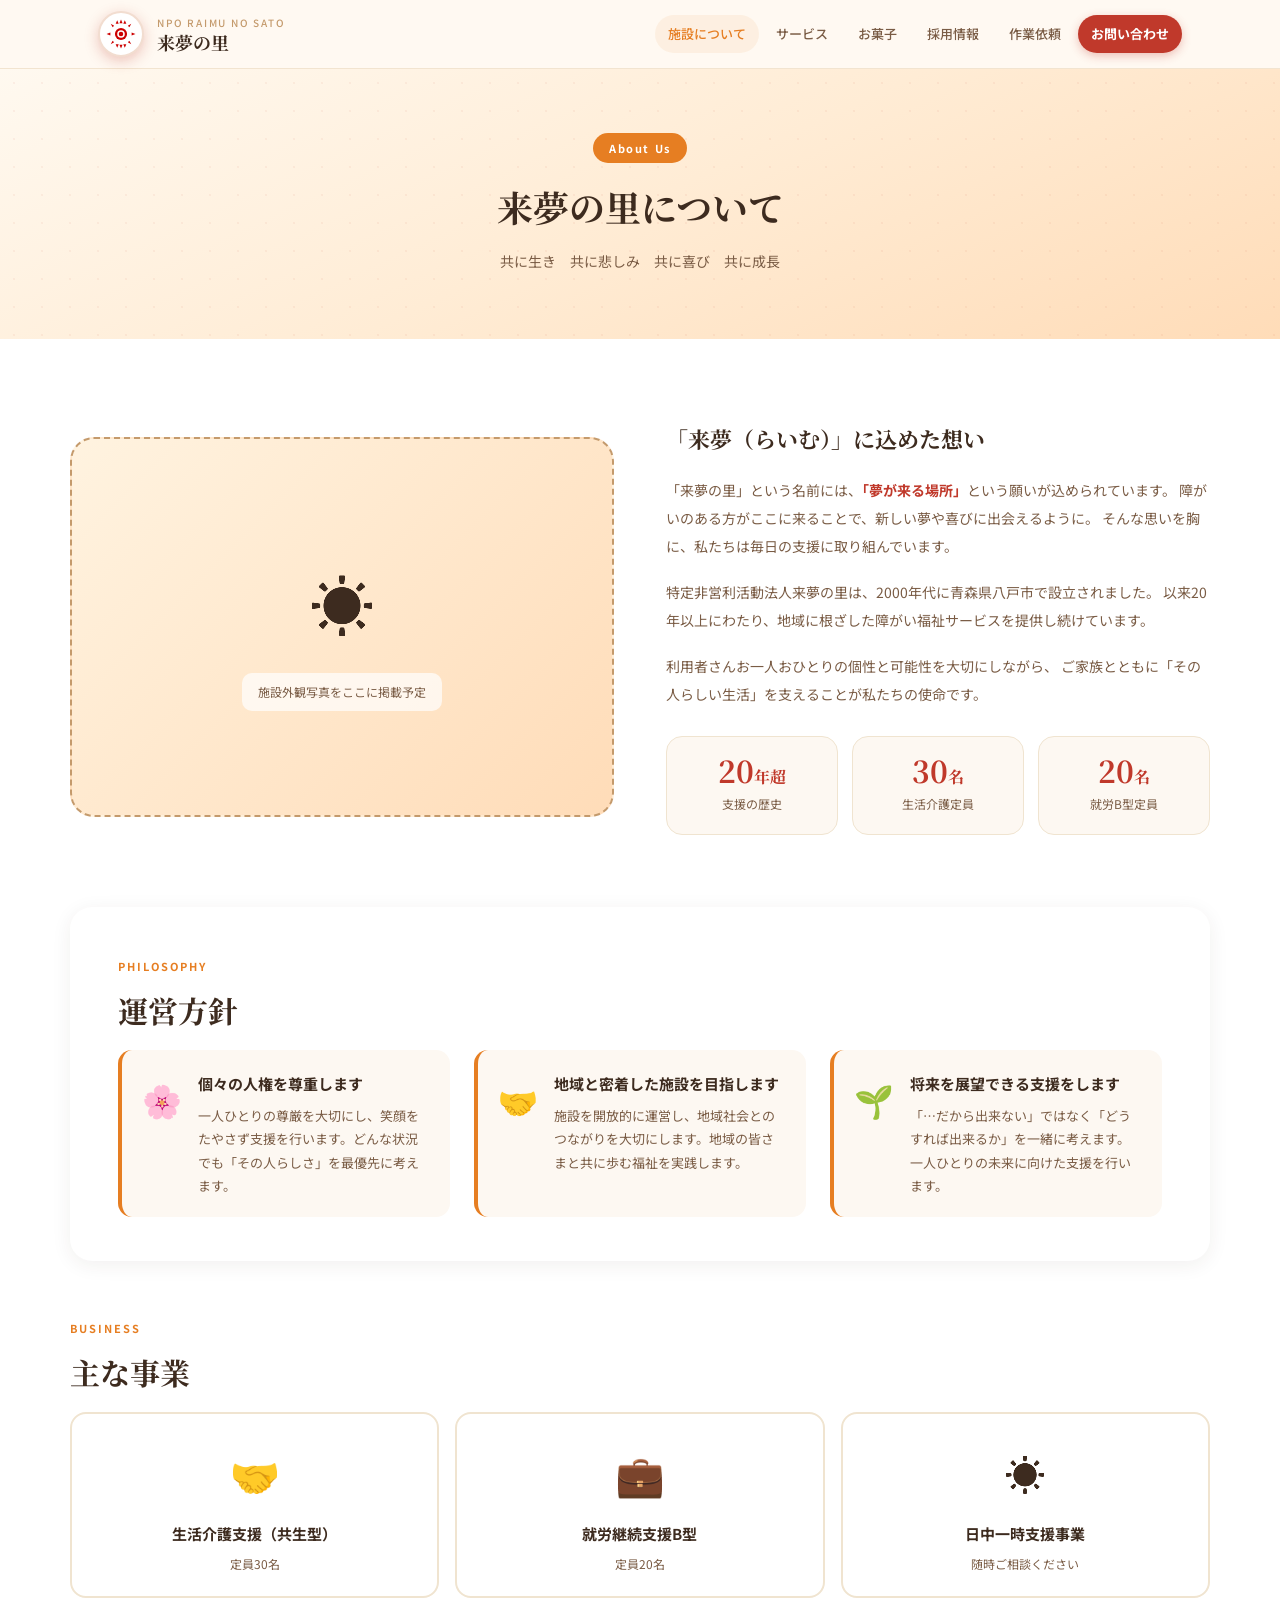
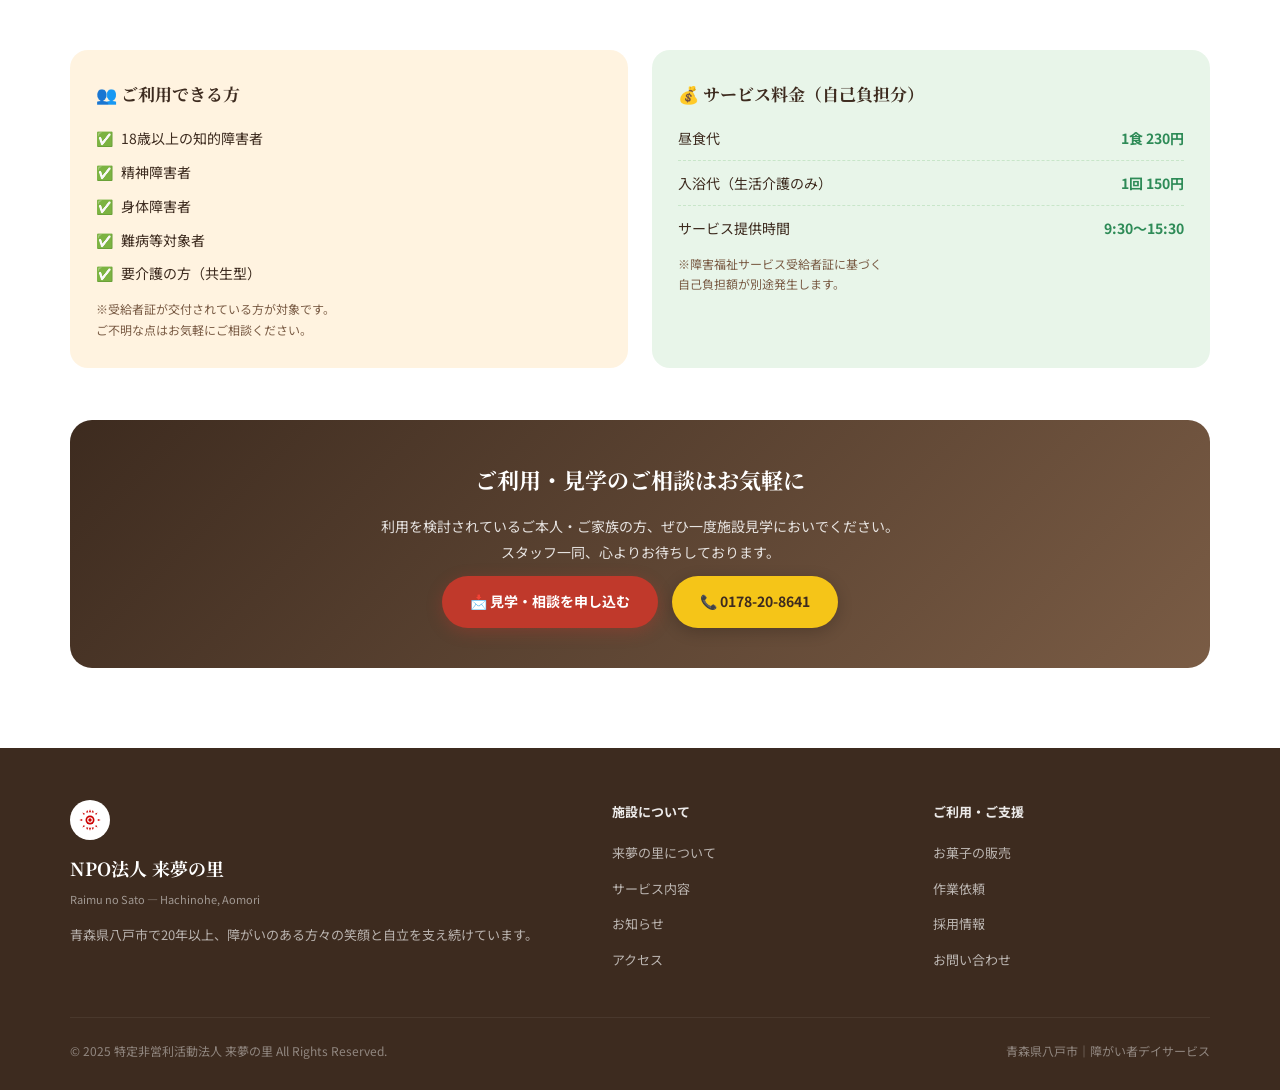
==== about.html @ 02fea9b4 "来夢の里サイト 初回アップロード" ====
<!DOCTYPE html>
<html lang="ja">
<head>
<meta charset="UTF-8">
<meta name="viewport" content="width=device-width, initial-scale=1.0">
<title>施設について | NPO法人 来夢の里</title>
<meta name="description" content="来夢の里について。「夢が来る場所」という名前に込めた想い、運営方針、主な事業内容、ご利用対象者・料金についてご紹介します。">
<link rel="preconnect" href="https://fonts.googleapis.com">
<link href="https://fonts.googleapis.com/css2?family=Noto+Serif+JP:wght@400;600;700&family=Noto+Sans+JP:wght@300;400;500;700&display=swap" rel="stylesheet">
<link rel="stylesheet" href="css/style.css">
</head>
<body>

<header>
  <div class="hd">
    <a href="index.html" class="logo">
      <div class="logo-mark">
        <svg width="38" height="38" viewBox="0 0 100 100" fill="none" xmlns="http://www.w3.org/2000/svg">
          <g transform="translate(50,50)">
            <circle r="22" fill="#fff"/><circle r="16" fill="#cc0000"/>
            <circle r="10" fill="#fff"/><circle r="6" fill="#cc0000"/>
            <g fill="#cc0000">
              <polygon points="0,-38 4,-28 -4,-28"/><polygon points="0,38 4,28 -4,28"/>
              <polygon points="-38,0 -28,4 -28,-4"/><polygon points="38,0 28,4 28,-4"/>
              <polygon points="-27,-27 -18,-22 -22,-18"/><polygon points="27,-27 18,-22 22,-18"/>
              <polygon points="-27,27 -18,22 -22,18"/><polygon points="27,27 18,22 22,18"/>
              <polygon points="-10,-36 -6,-27 -14,-27"/><polygon points="10,-36 6,-27 14,-27"/>
              <polygon points="-10,36 -6,27 -14,27"/><polygon points="10,36 6,27 14,27"/>
            </g>
          </g>
        </svg>
      </div>
      <div class="logo-words">
        <div class="en">NPO RAIMU NO SATO</div>
        <div class="ja">来夢の里</div>
      </div>
    </a>
    <button class="nav-toggle" aria-label="メニューを開く">☰</button>
    <nav>
      <a href="about.html" class="active">施設について</a>
      <a href="services.html">サービス</a>
      <a href="sweets.html">お菓子</a>
      <a href="recruit.html">採用情報</a>
      <a href="work-request.html">作業依頼</a>
      <a href="contact.html" class="nav-btn">お問い合わせ</a>
    </nav>
  </div>
</header>

<!-- PAGE HERO -->
<div class="page-hero">
  <div class="page-hero-inner">
    <span class="page-badge">About Us</span>
    <h1>来夢の里について</h1>
    <p class="page-lead">共に生き　共に悲しみ　共に喜び　共に成長</p>
  </div>
</div>

<!-- ABOUT MAIN -->
<section class="about section">
  <div class="si">

    <!-- 施設紹介 + 名前の由来 -->
    <div class="about-grid" style="margin-bottom:72px">
      <div class="about-photo">
        <span class="ph-icon">☀️</span>
        <div class="ph-note">施設外観写真をここに掲載予定</div>
      </div>
      <div>
        <h2 style="font-family:'Noto Serif JP',serif;font-size:22px;font-weight:700;color:var(--brown);margin-bottom:16px">「来夢（らいむ）」に込めた想い</h2>
        <p style="font-size:14px;color:var(--mid);line-height:2;margin-bottom:18px">
          「来夢の里」という名前には、<strong style="color:var(--red)">「夢が来る場所」</strong>という願いが込められています。
          障がいのある方がここに来ることで、新しい夢や喜びに出会えるように。
          そんな思いを胸に、私たちは毎日の支援に取り組んでいます。
        </p>
        <p style="font-size:14px;color:var(--mid);line-height:2;margin-bottom:18px">
          特定非営利活動法人来夢の里は、2000年代に青森県八戸市で設立されました。
          以来20年以上にわたり、地域に根ざした障がい福祉サービスを提供し続けています。
        </p>
        <p style="font-size:14px;color:var(--mid);line-height:2">
          利用者さんお一人おひとりの個性と可能性を大切にしながら、
          ご家族とともに「その人らしい生活」を支えることが私たちの使命です。
        </p>
        <div class="stats-row" style="margin-top:28px">
          <div class="stat"><span class="stat-n">20<span style="font-size:16px">年超</span></span><span class="stat-l">支援の歴史</span></div>
          <div class="stat"><span class="stat-n">30<span style="font-size:16px">名</span></span><span class="stat-l">生活介護定員</span></div>
          <div class="stat"><span class="stat-n">20<span style="font-size:16px">名</span></span><span class="stat-l">就労B型定員</span></div>
        </div>
      </div>
    </div>

    <!-- 運営方針 -->
    <div style="background:#fff;border-radius:22px;padding:44px 48px;margin-bottom:52px;box-shadow:0 4px 20px rgba(61,43,31,.07)">
      <span class="sec-label">Philosophy</span>
      <h2 class="sec-title">運営方針</h2>
      <div style="display:grid;grid-template-columns:repeat(auto-fit,minmax(260px,1fr));gap:24px;margin-top:8px">
        <div style="display:flex;gap:16px;align-items:flex-start;padding:20px;background:var(--cream);border-radius:14px;border-left:4px solid var(--orange)">
          <span style="font-size:32px;flex-shrink:0">🌸</span>
          <div>
            <h3 style="font-size:15px;font-weight:700;margin-bottom:6px">個々の人権を尊重します</h3>
            <p style="font-size:13px;color:var(--mid);line-height:1.8">一人ひとりの尊厳を大切にし、笑顔をたやさず支援を行います。どんな状況でも「その人らしさ」を最優先に考えます。</p>
          </div>
        </div>
        <div style="display:flex;gap:16px;align-items:flex-start;padding:20px;background:var(--cream);border-radius:14px;border-left:4px solid var(--orange)">
          <span style="font-size:32px;flex-shrink:0">🤝</span>
          <div>
            <h3 style="font-size:15px;font-weight:700;margin-bottom:6px">地域と密着した施設を目指します</h3>
            <p style="font-size:13px;color:var(--mid);line-height:1.8">施設を開放的に運営し、地域社会とのつながりを大切にします。地域の皆さまと共に歩む福祉を実践します。</p>
          </div>
        </div>
        <div style="display:flex;gap:16px;align-items:flex-start;padding:20px;background:var(--cream);border-radius:14px;border-left:4px solid var(--orange)">
          <span style="font-size:32px;flex-shrink:0">🌱</span>
          <div>
            <h3 style="font-size:15px;font-weight:700;margin-bottom:6px">将来を展望できる支援をします</h3>
            <p style="font-size:13px;color:var(--mid);line-height:1.8">「…だから出来ない」ではなく「どうすれば出来るか」を一緒に考えます。一人ひとりの未来に向けた支援を行います。</p>
          </div>
        </div>
      </div>
    </div>

    <!-- 主な事業 -->
    <div style="margin-bottom:52px">
      <span class="sec-label">Business</span>
      <h2 class="sec-title">主な事業</h2>
      <div style="display:grid;grid-template-columns:repeat(auto-fit,minmax(220px,1fr));gap:16px;margin-top:8px">
        <div style="background:#fff;border-radius:16px;padding:22px 20px;border:2px solid #f0e4d0;text-align:center">
          <span style="font-size:40px;display:block;margin-bottom:10px">🤝</span>
          <h3 style="font-size:15px;font-weight:700;margin-bottom:6px;color:var(--brown)">生活介護支援（共生型）</h3>
          <p style="font-size:12px;color:var(--mid);line-height:1.7">定員30名</p>
        </div>
        <div style="background:#fff;border-radius:16px;padding:22px 20px;border:2px solid #f0e4d0;text-align:center">
          <span style="font-size:40px;display:block;margin-bottom:10px">💼</span>
          <h3 style="font-size:15px;font-weight:700;margin-bottom:6px;color:var(--brown)">就労継続支援B型</h3>
          <p style="font-size:12px;color:var(--mid);line-height:1.7">定員20名</p>
        </div>
        <div style="background:#fff;border-radius:16px;padding:22px 20px;border:2px solid #f0e4d0;text-align:center">
          <span style="font-size:40px;display:block;margin-bottom:10px">☀️</span>
          <h3 style="font-size:15px;font-weight:700;margin-bottom:6px;color:var(--brown)">日中一時支援事業</h3>
          <p style="font-size:12px;color:var(--mid);line-height:1.7">随時ご相談ください</p>
        </div>
      </div>
    </div>

    <!-- ご利用できる方・料金 -->
    <div style="display:grid;grid-template-columns:1fr 1fr;gap:24px;margin-bottom:52px">
      <div style="background:#fff3e0;border-radius:18px;padding:28px 26px">
        <h3 style="font-family:'Noto Serif JP',serif;font-size:17px;font-weight:700;color:var(--brown);margin-bottom:16px">👥 ご利用できる方</h3>
        <ul style="list-style:none;display:flex;flex-direction:column;gap:8px">
          <li style="font-size:14px;display:flex;gap:8px;align-items:flex-start"><span>✅</span>18歳以上の知的障害者</li>
          <li style="font-size:14px;display:flex;gap:8px;align-items:flex-start"><span>✅</span>精神障害者</li>
          <li style="font-size:14px;display:flex;gap:8px;align-items:flex-start"><span>✅</span>身体障害者</li>
          <li style="font-size:14px;display:flex;gap:8px;align-items:flex-start"><span>✅</span>難病等対象者</li>
          <li style="font-size:14px;display:flex;gap:8px;align-items:flex-start"><span>✅</span>要介護の方（共生型）</li>
        </ul>
        <p style="font-size:12px;color:var(--mid);margin-top:12px;line-height:1.7">※受給者証が交付されている方が対象です。<br>ご不明な点はお気軽にご相談ください。</p>
      </div>
      <div style="background:#e8f5e9;border-radius:18px;padding:28px 26px">
        <h3 style="font-family:'Noto Serif JP',serif;font-size:17px;font-weight:700;color:var(--brown);margin-bottom:16px">💰 サービス料金（自己負担分）</h3>
        <ul style="list-style:none;display:flex;flex-direction:column;gap:10px">
          <li style="font-size:14px;display:flex;justify-content:space-between;align-items:center;padding-bottom:8px;border-bottom:1px dashed #c8e6c9">
            <span>昼食代</span><strong style="color:var(--green)">1食 230円</strong>
          </li>
          <li style="font-size:14px;display:flex;justify-content:space-between;align-items:center;padding-bottom:8px;border-bottom:1px dashed #c8e6c9">
            <span>入浴代（生活介護のみ）</span><strong style="color:var(--green)">1回 150円</strong>
          </li>
          <li style="font-size:14px;display:flex;justify-content:space-between;align-items:center">
            <span>サービス提供時間</span><strong style="color:var(--green)">9:30〜15:30</strong>
          </li>
        </ul>
        <p style="font-size:12px;color:var(--mid);margin-top:12px;line-height:1.7">※障害福祉サービス受給者証に基づく<br>自己負担額が別途発生します。</p>
      </div>
    </div>

    <!-- CTA -->
    <div class="cta-banner">
      <h2>ご利用・見学のご相談はお気軽に</h2>
      <p>利用を検討されているご本人・ご家族の方、ぜひ一度施設見学においでください。<br>スタッフ一同、心よりお待ちしております。</p>
      <div class="cta-btns">
        <a href="contact.html" class="btn btn-red">📩 見学・相談を申し込む</a>
        <a href="tel:0178208641" class="btn-tel">📞 0178-20-8641</a>
      </div>
    </div>

  </div>
</section>

<footer>
  <div class="ft-inner">
    <div class="ft-brand">
      <div class="logo-mark-sm">
        <svg width="28" height="28" viewBox="0 0 100 100" fill="none" xmlns="http://www.w3.org/2000/svg">
          <g transform="translate(50,50)">
            <circle r="22" fill="#fff"/><circle r="16" fill="#cc0000"/>
            <circle r="10" fill="#fff"/><circle r="6" fill="#cc0000"/>
            <g fill="#cc0000">
              <polygon points="0,-38 4,-28 -4,-28"/><polygon points="0,38 4,28 -4,28"/>
              <polygon points="-38,0 -28,4 -28,-4"/><polygon points="38,0 28,4 28,-4"/>
              <polygon points="-27,-27 -18,-22 -22,-18"/><polygon points="27,-27 18,-22 22,-18"/>
              <polygon points="-27,27 -18,22 -22,18"/><polygon points="27,27 18,22 22,18"/>
              <polygon points="-10,-36 -6,-27 -14,-27"/><polygon points="10,-36 6,-27 14,-27"/>
              <polygon points="-10,36 -6,27 -14,27"/><polygon points="10,36 6,27 14,27"/>
            </g>
          </g>
        </svg>
      </div>
      <div class="name">NPO法人 来夢の里</div>
      <div class="sub">Raimu no Sato — Hachinohe, Aomori</div>
      <p>青森県八戸市で20年以上、障がいのある方々の笑顔と自立を支え続けています。</p>
    </div>
    <div class="ft-col">
      <h4>施設について</h4>
      <ul>
        <li><a href="about.html">来夢の里について</a></li>
        <li><a href="services.html">サービス内容</a></li>
        <li><a href="index.html#news">お知らせ</a></li>
        <li><a href="index.html#access">アクセス</a></li>
      </ul>
    </div>
    <div class="ft-col">
      <h4>ご利用・ご支援</h4>
      <ul>
        <li><a href="sweets.html">お菓子の販売</a></li>
        <li><a href="work-request.html">作業依頼</a></li>
        <li><a href="recruit.html">採用情報</a></li>
        <li><a href="contact.html">お問い合わせ</a></li>
      </ul>
    </div>
  </div>
  <div class="ft-bottom">
    <span>© 2025 特定非営利活動法人 来夢の里 All Rights Reserved.</span>
    <span>青森県八戸市｜障がい者デイサービス</span>
  </div>
</footer>

<script>
(function(){
  var toggle = document.querySelector('.nav-toggle');
  var nav    = document.querySelector('nav');
  toggle.addEventListener('click', function(){
    nav.classList.toggle('open');
    toggle.textContent = nav.classList.contains('open') ? '✕' : '☰';
  });
  document.querySelectorAll('nav a').forEach(function(a){
    a.addEventListener('click', function(){ nav.classList.remove('open'); toggle.textContent = '☰'; });
  });
})();
</script>
</body>
</html>
---- css/style.css ----
/* NPO法人 来夢の里 — メインスタイルシート */

:root {
  --red:    #c0392b;
  --orange: #e67e22;
  --yellow: #f5c518;
  --cream:  #fdf8f2;
  --ivory:  #fff9f2;
  --brown:  #3d2b1f;
  --mid:    #7a5c45;
  --light:  #c49a6c;
  --green:  #2e8b57;
  --white:  #ffffff;
}

/* ===== RESET & BASE ===== */
* { margin: 0; padding: 0; box-sizing: border-box; }
html { scroll-behavior: smooth; }
body {
  font-family: 'Noto Sans JP', sans-serif;
  background: var(--cream);
  color: var(--brown);
  line-height: 1.85;
  font-size: 15px;
}
img { max-width: 100%; height: auto; display: block; }
a { color: inherit; }

/* ===== HEADER ===== */
header {
  background: rgba(255,249,242,.97);
  backdrop-filter: blur(12px);
  position: sticky;
  top: 0;
  z-index: 200;
  border-bottom: 1.5px solid #f2e4d0;
}
.hd {
  max-width: 1140px;
  margin: 0 auto;
  display: flex;
  align-items: center;
  justify-content: space-between;
  padding: 0 28px;
  height: 68px;
  position: relative;
}
.logo {
  display: flex;
  align-items: center;
  gap: 13px;
  text-decoration: none;
  flex-shrink: 0;
}
.logo-mark {
  width: 46px; height: 46px;
  border-radius: 50%;
  background: #fff;
  display: flex;
  align-items: center;
  justify-content: center;
  box-shadow: 0 4px 14px rgba(192,57,43,.28);
  border: 2px solid #f2ddd0;
  overflow: hidden;
  flex-shrink: 0;
}
.logo-words .en { font-size: 10px; color: var(--light); letter-spacing: .18em; font-weight: 500; }
.logo-words .ja {
  font-family: 'Noto Serif JP', serif;
  font-size: 18px; font-weight: 700;
  color: var(--brown); line-height: 1.2;
}
nav { display: flex; gap: 4px; align-items: center; }
nav a {
  text-decoration: none;
  font-size: 13px; font-weight: 500;
  color: var(--mid);
  padding: 7px 13px;
  border-radius: 22px;
  transition: background .18s, color .18s;
  white-space: nowrap;
}
nav a:hover { background: rgba(230,126,34,.1); color: var(--orange); }
nav a.active { color: var(--orange); background: rgba(230,126,34,.08); }
.nav-btn {
  background: var(--red) !important;
  color: #fff !important;
  font-weight: 700 !important;
  box-shadow: 0 3px 10px rgba(192,57,43,.3);
}
.nav-btn:hover { background: #a93226 !important; }
.nav-toggle {
  display: none;
  background: none;
  border: none;
  font-size: 26px;
  cursor: pointer;
  color: var(--brown);
  line-height: 1;
  padding: 4px 8px;
  border-radius: 8px;
  transition: background .15s;
}
.nav-toggle:hover { background: rgba(0,0,0,.06); }

/* ===== PAGE HERO (inner pages) ===== */
.page-hero {
  background: linear-gradient(155deg, #fff9f0, #ffecd5, #ffdcb8);
  padding: 64px 28px;
  text-align: center;
  position: relative;
  overflow: hidden;
}
.page-hero::before {
  content: '';
  position: absolute; inset: 0;
  background-image: radial-gradient(circle, rgba(192,57,43,.06) 1.5px, transparent 1.5px);
  background-size: 28px 28px;
  pointer-events: none;
}
.page-hero-inner { position: relative; z-index: 1; max-width: 640px; margin: 0 auto; }
.page-badge {
  display: inline-block;
  background: var(--orange); color: #fff;
  font-size: 11px; font-weight: 700;
  letter-spacing: .15em;
  padding: 5px 16px; border-radius: 30px;
  margin-bottom: 18px;
}
.page-hero h1 {
  font-family: 'Noto Serif JP', serif;
  font-size: clamp(24px, 4vw, 36px);
  font-weight: 700; color: var(--brown);
  margin-bottom: 14px; line-height: 1.45;
}
.page-lead { font-size: 14px; color: var(--mid); line-height: 1.95; }

/* ===== BUTTONS ===== */
.btn {
  display: inline-flex; align-items: center; gap: 8px;
  padding: 13px 28px; border-radius: 32px;
  font-size: 14px; font-weight: 700;
  text-decoration: none; border: none; cursor: pointer;
  transition: transform .18s, box-shadow .18s;
  font-family: 'Noto Sans JP', sans-serif;
}
.btn:hover { transform: translateY(-2px); box-shadow: 0 10px 24px rgba(0,0,0,.14); }
.btn-red { background: var(--red); color: #fff; box-shadow: 0 4px 16px rgba(192,57,43,.32); }
.btn-outline { background: transparent; color: var(--red); border: 2.5px solid var(--red); }
.btn-green { background: var(--green); color: #fff; box-shadow: 0 4px 16px rgba(46,139,87,.32); }
.btn-green-outline { background: transparent; color: var(--green); border: 2.5px solid var(--green); }
.btn-yellow { background: var(--yellow); color: var(--brown); font-weight: 700; box-shadow: 0 4px 16px rgba(0,0,0,.15); }
.btn-tel {
  display: inline-flex; align-items: center; gap: 8px;
  padding: 13px 28px; border-radius: 32px;
  font-size: 14px; font-weight: 700;
  text-decoration: none;
  background: var(--yellow); color: var(--brown);
  box-shadow: 0 4px 16px rgba(0,0,0,.2);
  transition: transform .18s, box-shadow .18s;
}
.btn-tel:hover { transform: translateY(-2px); box-shadow: 0 10px 24px rgba(0,0,0,.2); }
.btn-row { display: flex; gap: 14px; flex-wrap: wrap; }

/* ===== SECTIONS ===== */
.section { padding: 80px 28px; }
.si { max-width: 1140px; margin: 0 auto; }
.sec-label {
  display: inline-block;
  font-size: 11px; font-weight: 700;
  letter-spacing: .18em; text-transform: uppercase;
  color: var(--orange); margin-bottom: 6px;
}
.sec-title {
  font-family: 'Noto Serif JP', serif;
  font-size: clamp(22px, 3vw, 30px);
  font-weight: 700; color: var(--brown); margin-bottom: 12px;
}
.sec-desc { font-size: 14px; color: var(--mid); line-height: 1.95; max-width: 540px; margin-bottom: 44px; }

/* ===== HERO (top page) ===== */
.hero {
  position: relative; overflow: hidden;
  min-height: 640px; display: flex; align-items: center;
  background: linear-gradient(155deg, #fff9f0 0%, #ffecd5 55%, #ffdcb8 100%);
}
.hero-shape { position: absolute; inset: 0; pointer-events: none; overflow: hidden; }
.hero-shape::before {
  content: ''; position: absolute;
  width: 700px; height: 700px; border-radius: 50%;
  background: radial-gradient(circle, rgba(230,126,34,.18), transparent 70%);
  top: -180px; right: -140px;
}
.hero-shape::after {
  content: ''; position: absolute;
  width: 380px; height: 380px; border-radius: 50%;
  background: radial-gradient(circle, rgba(245,197,24,.2), transparent 70%);
  bottom: -100px; left: 5%;
}
.hero-dots {
  position: absolute; inset: 0;
  background-image: radial-gradient(circle, rgba(192,57,43,.08) 1.5px, transparent 1.5px);
  background-size: 28px 28px; pointer-events: none;
}
.hero-inner {
  position: relative; z-index: 1;
  max-width: 1140px; margin: 0 auto;
  padding: 72px 28px;
  display: grid; grid-template-columns: 1fr 1fr;
  gap: 56px; align-items: center;
}
.hero-badge {
  display: inline-flex; align-items: center; gap: 8px;
  background: var(--orange); color: #fff;
  font-size: 12px; font-weight: 700; letter-spacing: .1em;
  padding: 5px 16px; border-radius: 30px;
  margin-bottom: 22px;
  box-shadow: 0 3px 12px rgba(230,126,34,.35);
}
.hero h1 {
  font-family: 'Noto Serif JP', serif;
  font-size: clamp(26px, 3.6vw, 44px);
  font-weight: 700; line-height: 1.55;
  margin-bottom: 20px; color: var(--brown);
}
.hero h1 .accent { color: var(--red); position: relative; display: inline; }
.hero h1 .accent::after {
  content: ''; position: absolute;
  left: 0; bottom: 1px; right: 0; height: 4px;
  background: linear-gradient(90deg, var(--yellow), var(--orange));
  border-radius: 3px; opacity: .55;
}
.hero-lead { font-size: 14px; color: var(--mid); line-height: 1.95; margin-bottom: 34px; }
.hero-btns { display: flex; gap: 14px; flex-wrap: wrap; }
.hero-cards { display: flex; flex-direction: column; gap: 14px; }
.h-card {
  background: rgba(255,255,255,.92);
  border-radius: 18px; padding: 18px 22px;
  display: flex; align-items: center; gap: 16px;
  box-shadow: 0 6px 24px rgba(61,43,31,.09);
  border: 1.5px solid rgba(255,255,255,.8);
  animation: fadeUp .55s ease both;
}
.h-card:nth-child(2) { animation-delay: .12s; }
.h-card:nth-child(3) { animation-delay: .24s; }
.h-card:nth-child(4) { animation-delay: .36s; }
@keyframes fadeUp {
  from { opacity: 0; transform: translateY(18px); }
  to   { opacity: 1; transform: translateY(0); }
}
.h-card-ico {
  font-size: 32px; width: 52px; height: 52px;
  border-radius: 14px;
  display: flex; align-items: center; justify-content: center;
  flex-shrink: 0;
}
.ico-orange { background: #fff3e0; }
.ico-green  { background: #e8f5e9; }
.ico-sky    { background: #e3f2fd; }
.ico-pink   { background: #fce4ec; }
.h-card h3  { font-size: 15px; font-weight: 700; margin-bottom: 3px; }
.h-card p   { font-size: 12px; color: var(--mid); line-height: 1.55; }

/* ===== ANNIVERSARY ===== */
.anniversary {
  background: linear-gradient(135deg, var(--brown) 0%, var(--mid) 100%);
  color: #fff; padding: 40px 28px;
}
.ann-inner {
  max-width: 1140px; margin: 0 auto;
  display: flex; align-items: center; justify-content: center;
  gap: 36px; flex-wrap: wrap; text-align: center;
}
.ann-num {
  font-family: 'Noto Serif JP', serif;
  font-size: 80px; font-weight: 700;
  color: var(--yellow); line-height: 1;
  text-shadow: 0 4px 18px rgba(0,0,0,.25);
}
.ann-body h2 { font-family: 'Noto Serif JP', serif; font-size: 24px; font-weight: 600; margin-bottom: 6px; }
.ann-body p  { font-size: 14px; opacity: .82; line-height: 1.9; }

/* ===== ABOUT ===== */
.about { background: var(--white); }
.about-grid { display: grid; grid-template-columns: 1fr 1fr; gap: 52px; align-items: center; }
.about-photo {
  border-radius: 24px; overflow: hidden;
  background: linear-gradient(135deg, #fff3e0, #ffdcb8);
  height: 380px;
  display: flex; flex-direction: column;
  align-items: center; justify-content: center;
  gap: 12px; border: 2px dashed var(--light); position: relative;
}
.about-photo img { width: 100%; height: 100%; object-fit: cover; position: absolute; inset: 0; }
.about-photo .ph-icon { font-size: 64px; display: block; }
.about-photo .ph-note {
  font-size: 12px; color: var(--mid);
  text-align: center; line-height: 1.8;
  background: rgba(255,255,255,.7); padding: 8px 16px; border-radius: 10px;
}
.quote {
  font-family: 'Noto Serif JP', serif;
  font-size: 17px; color: var(--brown); line-height: 1.85;
  border-left: 4px solid var(--orange);
  padding: 14px 18px; margin: 24px 0;
  background: linear-gradient(90deg, rgba(230,126,34,.07), transparent);
  border-radius: 0 12px 12px 0;
}
.stats-row { display: grid; grid-template-columns: repeat(3, 1fr); gap: 14px; margin-top: 28px; }
.stat {
  background: var(--cream); border-radius: 16px;
  padding: 18px 14px; text-align: center; border: 1.5px solid #f0e4d0;
}
.stat-n {
  font-family: 'Noto Serif JP', serif;
  font-size: 30px; font-weight: 700;
  color: var(--red); display: block; line-height: 1; margin-bottom: 4px;
}
.stat-l { font-size: 12px; color: var(--mid); }

/* ===== SERVICES ===== */
.services { background: var(--cream); }
.sv-grid { display: grid; grid-template-columns: repeat(3, 1fr); gap: 22px; }
.sv-card {
  background: var(--white); border-radius: 22px; padding: 30px 26px;
  box-shadow: 0 5px 20px rgba(61,43,31,.07);
  border: 2px solid transparent;
  transition: transform .22s, box-shadow .22s, border-color .22s;
}
.sv-card:hover { transform: translateY(-5px); box-shadow: 0 14px 36px rgba(61,43,31,.12); border-color: var(--orange); }
.sv-ico { font-size: 44px; margin-bottom: 16px; display: block; }
.sv-card h3 { font-family: 'Noto Serif JP', serif; font-size: 18px; font-weight: 600; margin-bottom: 10px; }
.sv-card p  { font-size: 13px; color: var(--mid); line-height: 1.85; }
.sv-tag {
  display: inline-block; margin-top: 16px;
  font-size: 11px; color: var(--red); font-weight: 700;
  background: #fff5f5; border: 1px solid #ffd0cc;
  padding: 4px 12px; border-radius: 20px;
}

/* ===== SWEETS ===== */
.sweets { background: linear-gradient(160deg, #fffaf2, #fff3e0); }
.sw-inner { display: grid; grid-template-columns: 1.1fr 1fr; gap: 52px; align-items: center; }
.sw-gallery { display: grid; grid-template-columns: 1fr 1fr; gap: 14px; }
.sw-img {
  border-radius: 18px; overflow: hidden; aspect-ratio: 1/1;
  background: linear-gradient(135deg, #fff3e0, #fde2b8);
  display: flex; flex-direction: column;
  align-items: center; justify-content: center;
  gap: 6px; border: 1.5px dashed var(--light);
  font-size: 40px;
  transition: transform .2s, box-shadow .2s; cursor: pointer;
}
.sw-img img { width: 100%; height: 100%; object-fit: cover; }
.sw-img:hover { transform: scale(1.04); box-shadow: 0 10px 28px rgba(0,0,0,.12); }
.sw-img-label { font-size: 11px; color: var(--mid); font-weight: 600; }
.sw-img.large { grid-column: span 2; aspect-ratio: 2/1; font-size: 56px; }
.sw-list { list-style: none; margin: 18px 0 26px; }
.sw-list li {
  display: flex; align-items: center; gap: 10px;
  font-size: 14px; padding: 10px 0; border-bottom: 1px dashed #f0dfc8;
}
.sw-list li .li-ico { font-size: 18px; flex-shrink: 0; }
.sw-note {
  font-size: 13px; color: var(--mid);
  background: var(--white); border-left: 4px solid var(--yellow);
  padding: 12px 16px; border-radius: 0 12px 12px 0; line-height: 1.8; margin-top: 10px;
}

/* ===== RECRUIT ===== */
.recruit { background: var(--white); }
.rc-grid { display: grid; grid-template-columns: repeat(3, 1fr); gap: 18px; margin-bottom: 30px; }
.rc-card {
  border-radius: 18px; padding: 26px;
  border: 2px solid var(--cream); background: var(--cream);
  transition: border-color .2s, background .2s;
}
.rc-card:hover { border-color: var(--orange); background: var(--ivory); }
.rc-lbl { font-size: 11px; font-weight: 700; letter-spacing: .1em; color: var(--orange); display: block; margin-bottom: 5px; }
.rc-card h3 { font-size: 16px; font-weight: 700; margin-bottom: 8px; }
.rc-card p  { font-size: 13px; color: var(--mid); line-height: 1.75; }
.rc-banner {
  background: linear-gradient(135deg, var(--brown), var(--mid));
  border-radius: 22px; padding: 34px 38px;
  display: flex; align-items: center; gap: 26px; color: #fff;
}
.rc-banner-ico { font-size: 64px; flex-shrink: 0; }
.rc-banner h3 { font-family: 'Noto Serif JP', serif; font-size: 20px; font-weight: 600; margin-bottom: 8px; }
.rc-banner p  { font-size: 14px; opacity: .85; line-height: 1.85; }
.btn-y {
  margin-top: 18px; background: var(--yellow); color: var(--brown);
  font-weight: 700; padding: 11px 26px; border-radius: 30px;
  display: inline-block; text-decoration: none;
  transition: transform .18s, box-shadow .18s; font-size: 14px;
}
.btn-y:hover { transform: translateY(-2px); box-shadow: 0 8px 20px rgba(0,0,0,.2); }

/* ===== WORK ===== */
.work { background: #f0f7f1; }
.wk-inner { display: grid; grid-template-columns: 1fr 1.1fr; gap: 48px; align-items: start; }
.wk-items { display: flex; flex-direction: column; gap: 14px; }
.wk-item {
  background: var(--white); border-radius: 16px; padding: 18px 20px;
  display: flex; align-items: flex-start; gap: 14px;
  box-shadow: 0 2px 12px rgba(0,0,0,.05);
}
.wk-ico { font-size: 32px; flex-shrink: 0; margin-top: 2px; }
.wk-item h4 { font-size: 14px; font-weight: 700; margin-bottom: 4px; }
.wk-item p  { font-size: 13px; color: var(--mid); line-height: 1.75; }

/* ===== FORM (Formspree native) ===== */
.form-box {
  background: var(--white); border-radius: 22px;
  padding: 34px; box-shadow: 0 6px 24px rgba(0,0,0,.07);
}
.form-box h3 { font-family: 'Noto Serif JP', serif; font-size: 20px; font-weight: 700; margin-bottom: 10px; }
.form-box h2 { font-family: 'Noto Serif JP', serif; font-size: 22px; font-weight: 700; margin-bottom: 10px; }
.form-box .sub { font-size: 13px; color: var(--mid); line-height: 1.85; margin-bottom: 20px; }
.form-row { display: flex; flex-direction: column; gap: 5px; }
.form-group { display: flex; flex-direction: column; gap: 5px; }
.form-group label { font-size: 13px; font-weight: 600; color: var(--brown); }
.form-group label .req { color: var(--red); margin-left: 2px; }
.form-row input,
.form-row textarea,
.form-row select,
.form-group input,
.form-group textarea,
.form-group select {
  width: 100%; padding: 12px 16px;
  border: 1.5px solid #e8d9c8; border-radius: 12px;
  font-family: 'Noto Sans JP', sans-serif;
  font-size: 14px; color: var(--brown); background: var(--cream);
  transition: border-color .2s, background .2s;
  -webkit-appearance: none; appearance: none;
}
.form-row input:focus, .form-row textarea:focus, .form-row select:focus,
.form-group input:focus, .form-group textarea:focus, .form-group select:focus {
  outline: none; border-color: var(--orange); background: #fff;
}
.form-row textarea, .form-group textarea { height: 120px; resize: vertical; }
.form-stack { display: flex; flex-direction: column; gap: 14px; }
.submit-btn {
  width: 100%; padding: 14px;
  background: var(--green); color: #fff; border: none;
  border-radius: 12px;
  font-family: 'Noto Sans JP', sans-serif;
  font-size: 15px; font-weight: 700; cursor: pointer;
  transition: background .2s, transform .15s;
  box-shadow: 0 4px 16px rgba(46,139,87,.3);
  margin-top: 6px;
}
.submit-btn:hover { background: #256a44; transform: translateY(-1px); }

/* ===== NEWS ===== */
.news { background: var(--cream); }
.news-box { border-radius: 20px; overflow: hidden; border: 1.5px solid #f0e4d0; }
.news-item {
  display: flex; align-items: center; gap: 20px;
  padding: 18px 26px; background: var(--white);
  border-bottom: 1px solid #f7f0e8;
  text-decoration: none; color: var(--brown); transition: background .15s;
}
.news-item:last-child { border-bottom: none; }
.news-item:hover { background: #fff9f2; }
.news-date { font-size: 12px; color: var(--mid); font-weight: 500; min-width: 100px; flex-shrink: 0; }
.news-cat { font-size: 11px; font-weight: 700; padding: 3px 10px; border-radius: 20px; flex-shrink: 0; }
.cat-info    { background: #fff3e0; color: var(--orange); }
.cat-event   { background: #e8f5e9; color: var(--green); }
.cat-recruit { background: #fce4ec; color: #c2185b; }
.news-ttl  { font-size: 14px; flex: 1; }
.news-arr  { color: var(--light); font-size: 16px; flex-shrink: 0; }

/* ===== ACCESS ===== */
.access { background: var(--white); }
.ac-inner { display: grid; grid-template-columns: 1fr 1.2fr; gap: 44px; align-items: start; }
.ac-row {
  display: flex; gap: 14px; align-items: flex-start;
  padding: 16px 0; border-bottom: 1px dashed #f0e4d0; font-size: 14px;
}
.ac-row:last-child { border-bottom: none; }
.ac-ico { font-size: 20px; flex-shrink: 0; margin-top: 1px; }
.ac-key { font-weight: 700; min-width: 76px; color: var(--mid); flex-shrink: 0; }
.ac-map { border-radius: 20px; overflow: hidden; }
.ac-map iframe { width: 100%; height: 320px; border: 0; border-radius: 18px; display: block; }

/* ===== CTA BANNER ===== */
.cta-banner {
  background: linear-gradient(135deg, var(--brown), var(--mid));
  border-radius: 22px; padding: 40px; text-align: center; color: #fff;
  margin-top: 52px;
}
.cta-banner h2, .cta-banner .cta-title { font-family: 'Noto Serif JP', serif; font-size: 22px; font-weight: 700; margin-bottom: 12px; }
.cta-banner p, .cta-banner .cta-lead  { font-size: 14px; opacity: .85; line-height: 1.9; margin-bottom: 10px; }
.cta-btns { display: flex; gap: 14px; justify-content: center; flex-wrap: wrap; }

/* ===== CONTACT PAGE ===== */
.contact-grid { display: grid; grid-template-columns: 1fr 1.4fr; gap: 52px; align-items: start; }
.info-card {
  display: flex; gap: 16px; align-items: flex-start;
  padding: 18px 0; border-bottom: 1px dashed #f0e4d0;
}
.info-card:last-of-type { border-bottom: none; }
.info-icon { font-size: 28px; flex-shrink: 0; margin-top: 2px; }
.info-body { flex: 1; }
.info-label {
  font-size: 11px; font-weight: 700; letter-spacing: .1em;
  color: var(--orange); margin-bottom: 4px;
}
.info-tel {
  font-size: 26px; font-weight: 700; color: var(--brown);
  text-decoration: none; display: block; line-height: 1.3;
}
.info-tel:hover { color: var(--orange); }
.info-val { font-size: 14px; font-weight: 600; color: var(--brown); line-height: 1.7; }
.info-note { font-size: 12px; color: var(--mid); margin-top: 4px; }
.inquiry-guide { margin-top: 24px; background: var(--cream); border-radius: 16px; padding: 20px 22px; }
.inquiry-guide h3 { font-size: 13px; font-weight: 700; color: var(--brown); margin-bottom: 12px; }
.inquiry-guide ul { list-style: none; display: flex; flex-direction: column; gap: 8px; }
.inquiry-guide li { font-size: 13px; display: flex; align-items: center; gap: 10px; color: var(--mid); }
.guide-dot { width: 8px; height: 8px; border-radius: 50%; flex-shrink: 0; display: inline-block; }

/* ===== FOOTER ===== */
footer { background: var(--brown); color: rgba(255,255,255,.85); padding: 52px 28px 28px; }
.ft-inner {
  max-width: 1140px; margin: 0 auto;
  display: grid; grid-template-columns: 1.8fr 1fr 1fr;
  gap: 44px; margin-bottom: 44px;
}
.ft-brand .logo-mark-sm {
  width: 40px; height: 40px; border-radius: 50%;
  background: #fff; display: flex; align-items: center; justify-content: center;
  margin-bottom: 12px; overflow: hidden;
}
.ft-brand .name { font-family: 'Noto Serif JP', serif; font-size: 18px; font-weight: 700; color: #fff; margin-bottom: 4px; }
.ft-brand .sub  { font-size: 11px; opacity: .6; margin-bottom: 14px; }
.ft-brand p     { font-size: 13px; line-height: 1.85; opacity: .75; }
.ft-col h4 { font-size: 13px; font-weight: 700; color: #fff; margin-bottom: 14px; opacity: .9; }
.ft-col ul { list-style: none; display: flex; flex-direction: column; gap: 8px; }
.ft-col ul a { font-size: 13px; color: rgba(255,255,255,.65); text-decoration: none; transition: color .15s; }
.ft-col ul a:hover { color: var(--yellow); }
.ft-bottom {
  max-width: 1140px; margin: 0 auto;
  display: flex; justify-content: space-between; align-items: center;
  padding-top: 22px; border-top: 1px solid rgba(255,255,255,.12);
  font-size: 12px; opacity: .5; flex-wrap: wrap; gap: 10px;
}

/* ===== RESPONSIVE ===== */
@media(max-width: 900px) {
  .hero-inner, .about-grid, .sw-inner,
  .wk-inner, .ac-inner, .ft-inner, .contact-grid { grid-template-columns: 1fr; gap: 32px; }
  .sv-grid, .rc-grid { grid-template-columns: 1fr 1fr; }
  nav {
    display: none; flex-direction: column; align-items: stretch;
    position: absolute; top: 68px; left: 0; right: 0;
    background: rgba(255,249,242,.98);
    padding: 16px 20px 24px; gap: 4px;
    border-bottom: 1.5px solid #f2e4d0; z-index: 200;
  }
  nav.open { display: flex; }
  nav a { border-radius: 12px; padding: 12px 16px; }
  .nav-toggle { display: block; }
  .hero-cards { display: none; }
  .rc-banner  { flex-direction: column; text-align: center; }
  .rc-banner-ico { font-size: 48px; }
}
@media(max-width: 600px) {
  .sv-grid, .rc-grid { grid-template-columns: 1fr; }
  .hero-btns, .cta-btns, .btn-row { flex-direction: column; align-items: stretch; }
  .btn, .btn-tel { justify-content: center; }
  .sw-gallery { grid-template-columns: 1fr; }
  .sw-img.large { grid-column: auto; aspect-ratio: 1/1; }
  .section { padding: 52px 18px; }
  .page-hero { padding: 48px 18px; }
  .cta-banner { padding: 32px 20px; border-radius: 16px; }
  .ft-inner { grid-template-columns: 1fr; gap: 28px; }
}
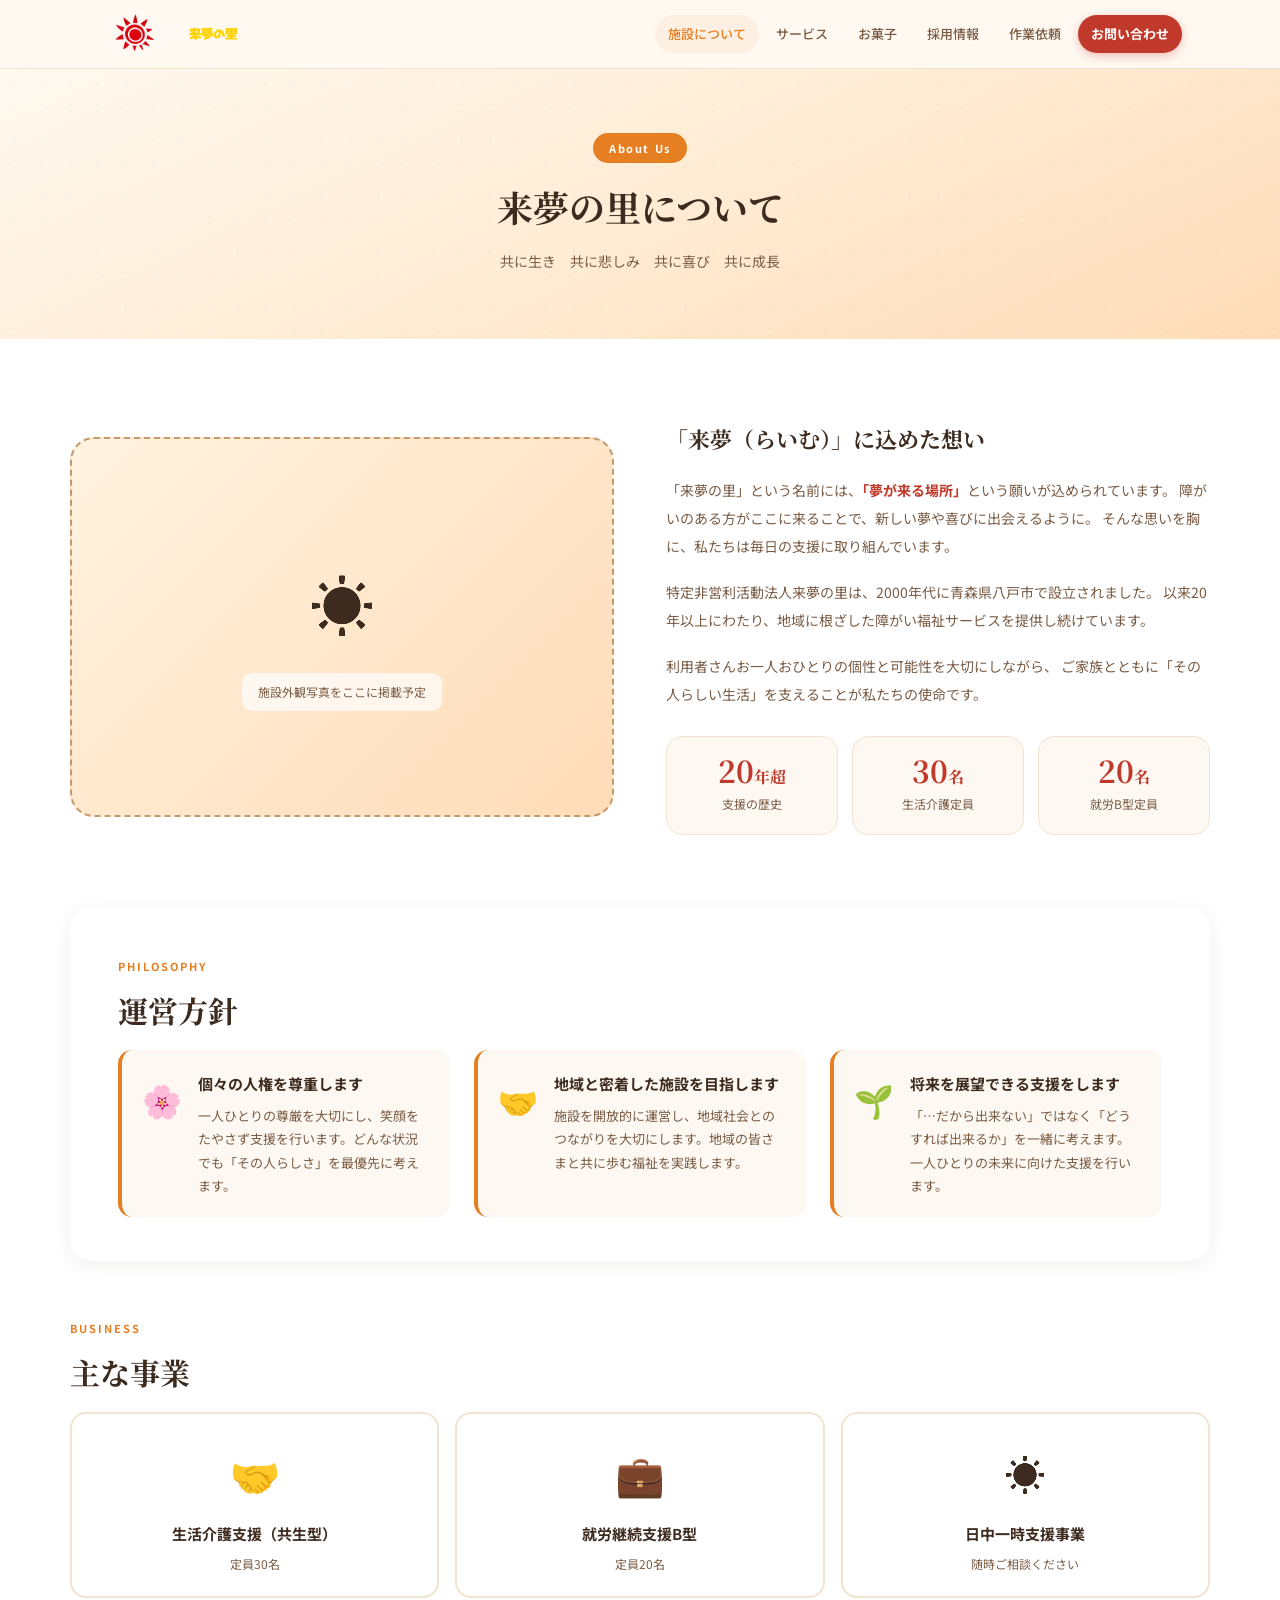
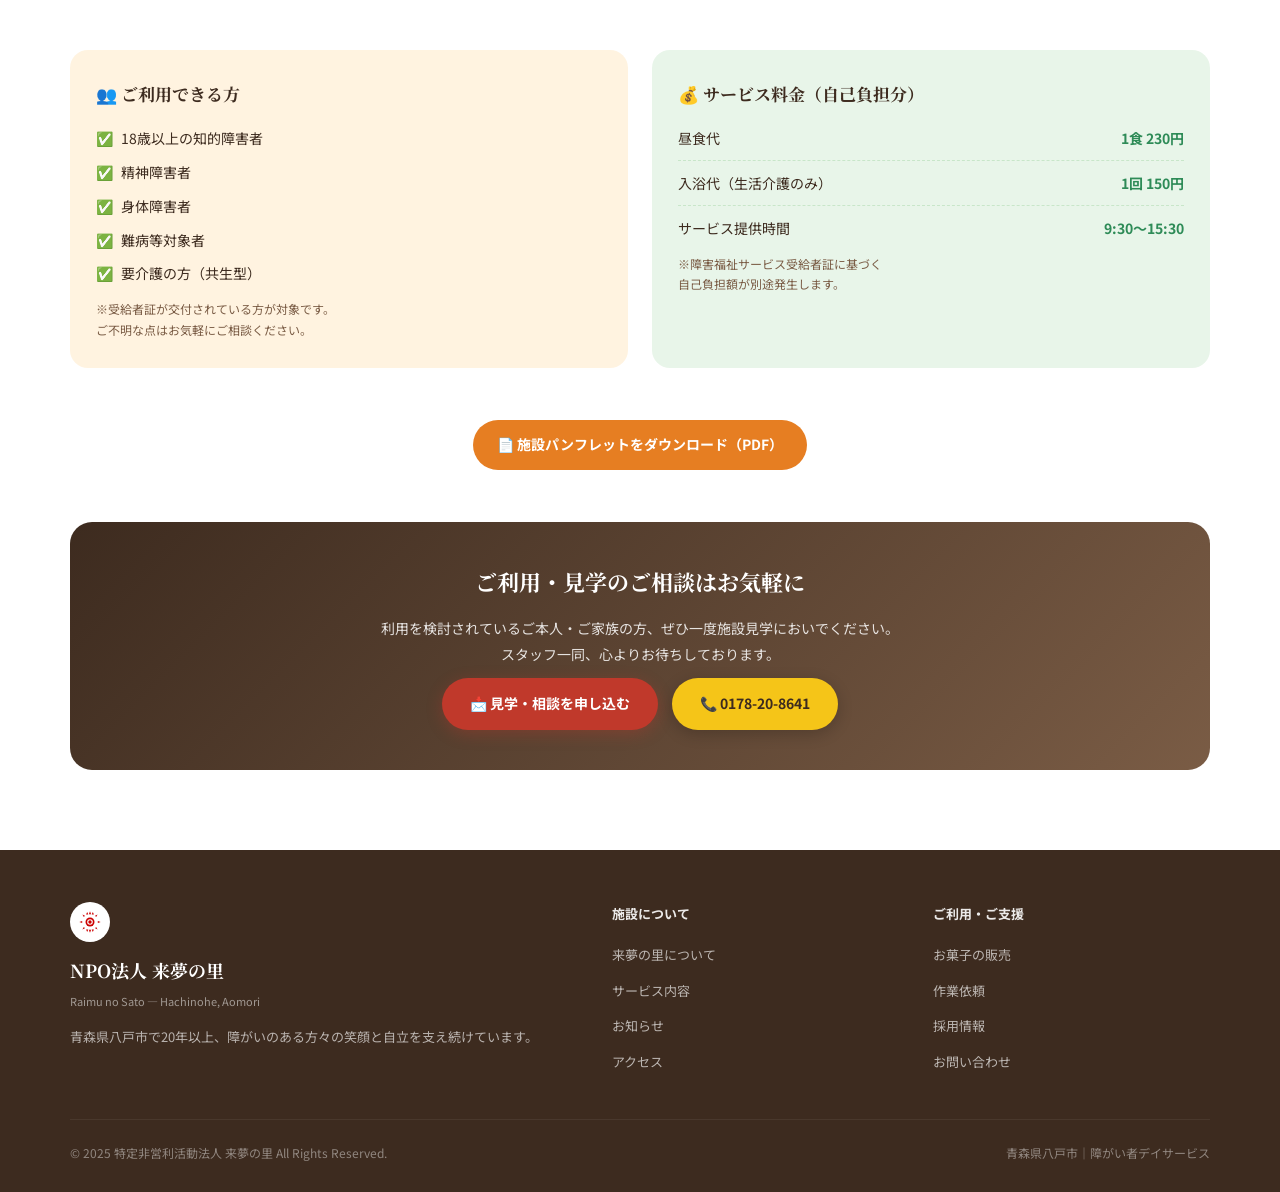
==== commit cbd683e9: "ロゴ画像・パンフレットリンクを追加" ====
--- a/about.html
+++ b/about.html
@@ -7,33 +7,15 @@
 <meta name="description" content="来夢の里について。「夢が来る場所」という名前に込めた想い、運営方針、主な事業内容、ご利用対象者・料金についてご紹介します。">
 <link rel="preconnect" href="https://fonts.googleapis.com">
 <link href="https://fonts.googleapis.com/css2?family=Noto+Serif+JP:wght@400;600;700&family=Noto+Sans+JP:wght@300;400;500;700&display=swap" rel="stylesheet">
-<link rel="stylesheet" href="css/style.css">
+<link rel="stylesheet" href="/css/style.css">
 </head>
 <body>
 
 <header>
   <div class="hd">
     <a href="index.html" class="logo">
-      <div class="logo-mark">
-        <svg width="38" height="38" viewBox="0 0 100 100" fill="none" xmlns="http://www.w3.org/2000/svg">
-          <g transform="translate(50,50)">
-            <circle r="22" fill="#fff"/><circle r="16" fill="#cc0000"/>
-            <circle r="10" fill="#fff"/><circle r="6" fill="#cc0000"/>
-            <g fill="#cc0000">
-              <polygon points="0,-38 4,-28 -4,-28"/><polygon points="0,38 4,28 -4,28"/>
-              <polygon points="-38,0 -28,4 -28,-4"/><polygon points="38,0 28,4 28,-4"/>
-              <polygon points="-27,-27 -18,-22 -22,-18"/><polygon points="27,-27 18,-22 22,-18"/>
-              <polygon points="-27,27 -18,22 -22,18"/><polygon points="27,27 18,22 22,18"/>
-              <polygon points="-10,-36 -6,-27 -14,-27"/><polygon points="10,-36 6,-27 14,-27"/>
-              <polygon points="-10,36 -6,27 -14,27"/><polygon points="10,36 6,27 14,27"/>
-            </g>
-          </g>
-        </svg>
-      </div>
-      <div class="logo-words">
-        <div class="en">NPO RAIMU NO SATO</div>
-        <div class="ja">来夢の里</div>
-      </div>
+      <img src="/img/logo.jpeg" alt="来夢の里 太陽マーク" style="height:48px;width:auto;">
+      <img src="/img/logoname.jpeg" alt="来夢の里" style="height:40px;width:auto;">
     </a>
     <button class="nav-toggle" aria-label="メニューを開く">☰</button>
     <nav>
@@ -171,6 +153,16 @@
       </div>
     </div>
 
+    <!-- パンフレットDL -->
+    <div style="text-align:center;margin-bottom:40px">
+      <a href="/img/pamphlet.pdf" target="_blank"
+         style="display:inline-flex;align-items:center;gap:8px;padding:12px 24px;
+         background:#e67e22;color:#fff;border-radius:30px;text-decoration:none;
+         font-weight:700;font-size:14px">
+        📄 施設パンフレットをダウンロード（PDF）
+      </a>
+    </div>
+
     <!-- CTA -->
     <div class="cta-banner">
       <h2>ご利用・見学のご相談はお気軽に</h2>
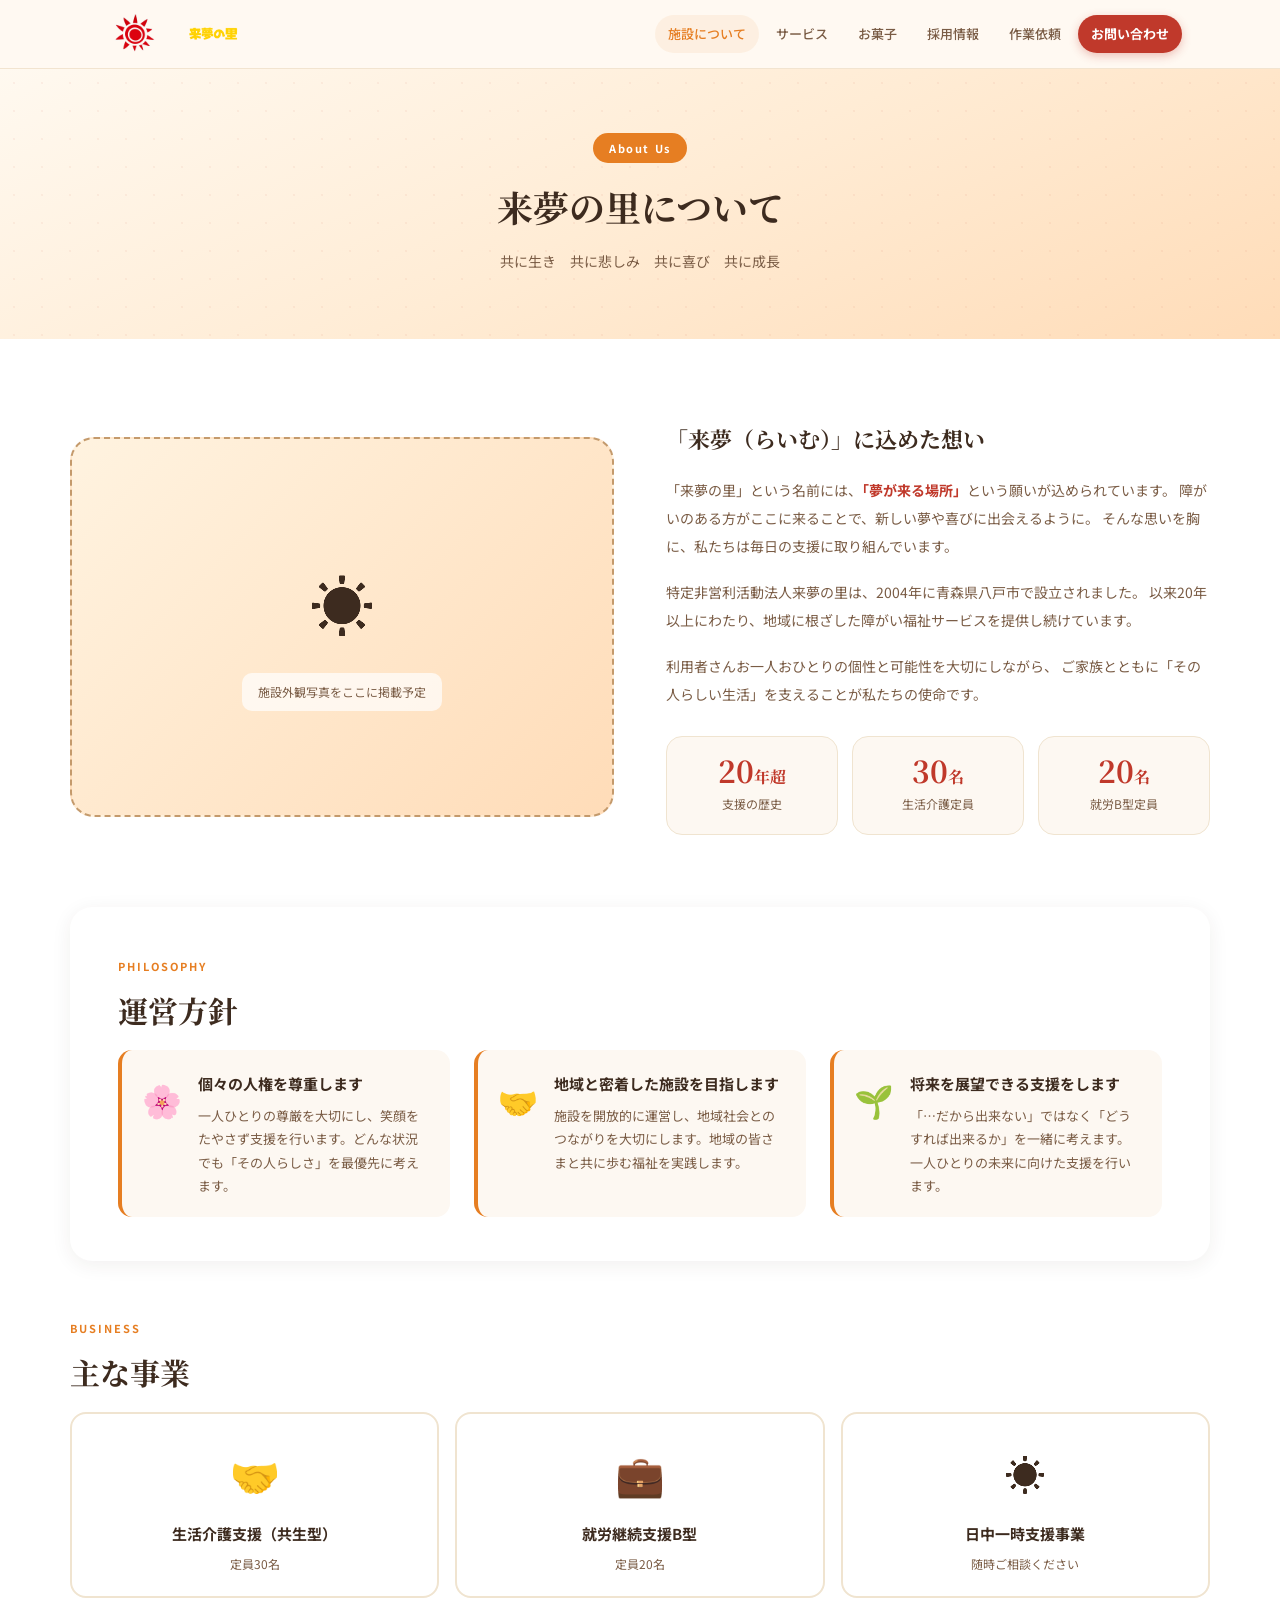
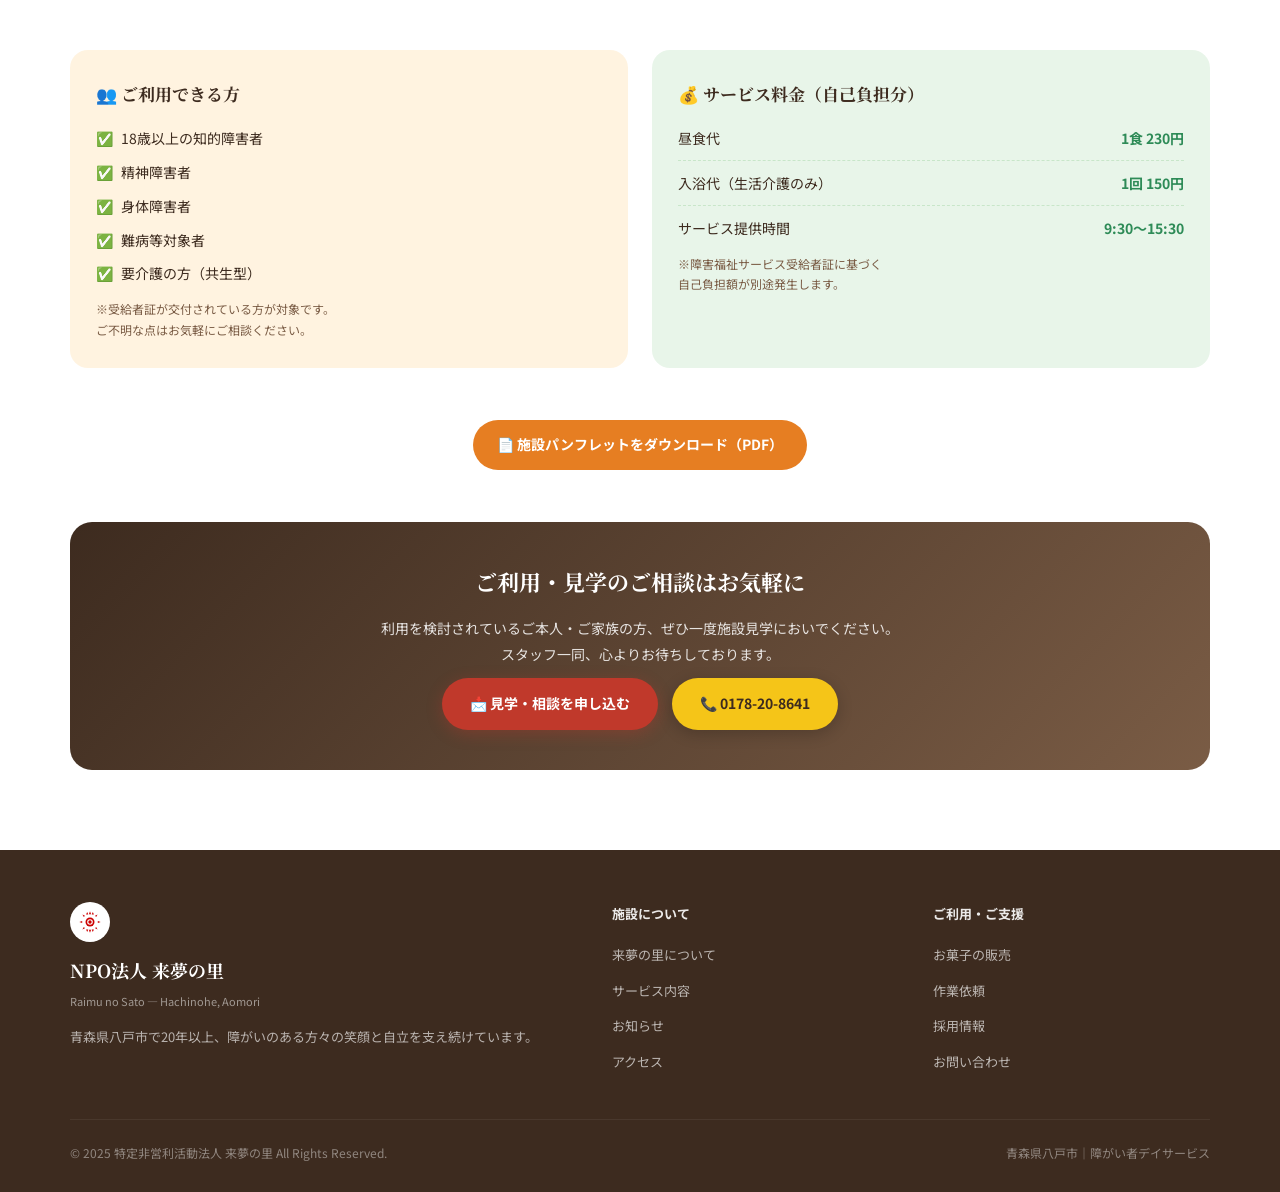
==== commit 761c8a51: "創立年修正・代表者名を削除" ====
--- a/about.html
+++ b/about.html
@@ -56,7 +56,7 @@
           そんな思いを胸に、私たちは毎日の支援に取り組んでいます。
         </p>
         <p style="font-size:14px;color:var(--mid);line-height:2;margin-bottom:18px">
-          特定非営利活動法人来夢の里は、2000年代に青森県八戸市で設立されました。
+          特定非営利活動法人来夢の里は、2004年に青森県八戸市で設立されました。
           以来20年以上にわたり、地域に根ざした障がい福祉サービスを提供し続けています。
         </p>
         <p style="font-size:14px;color:var(--mid);line-height:2">
